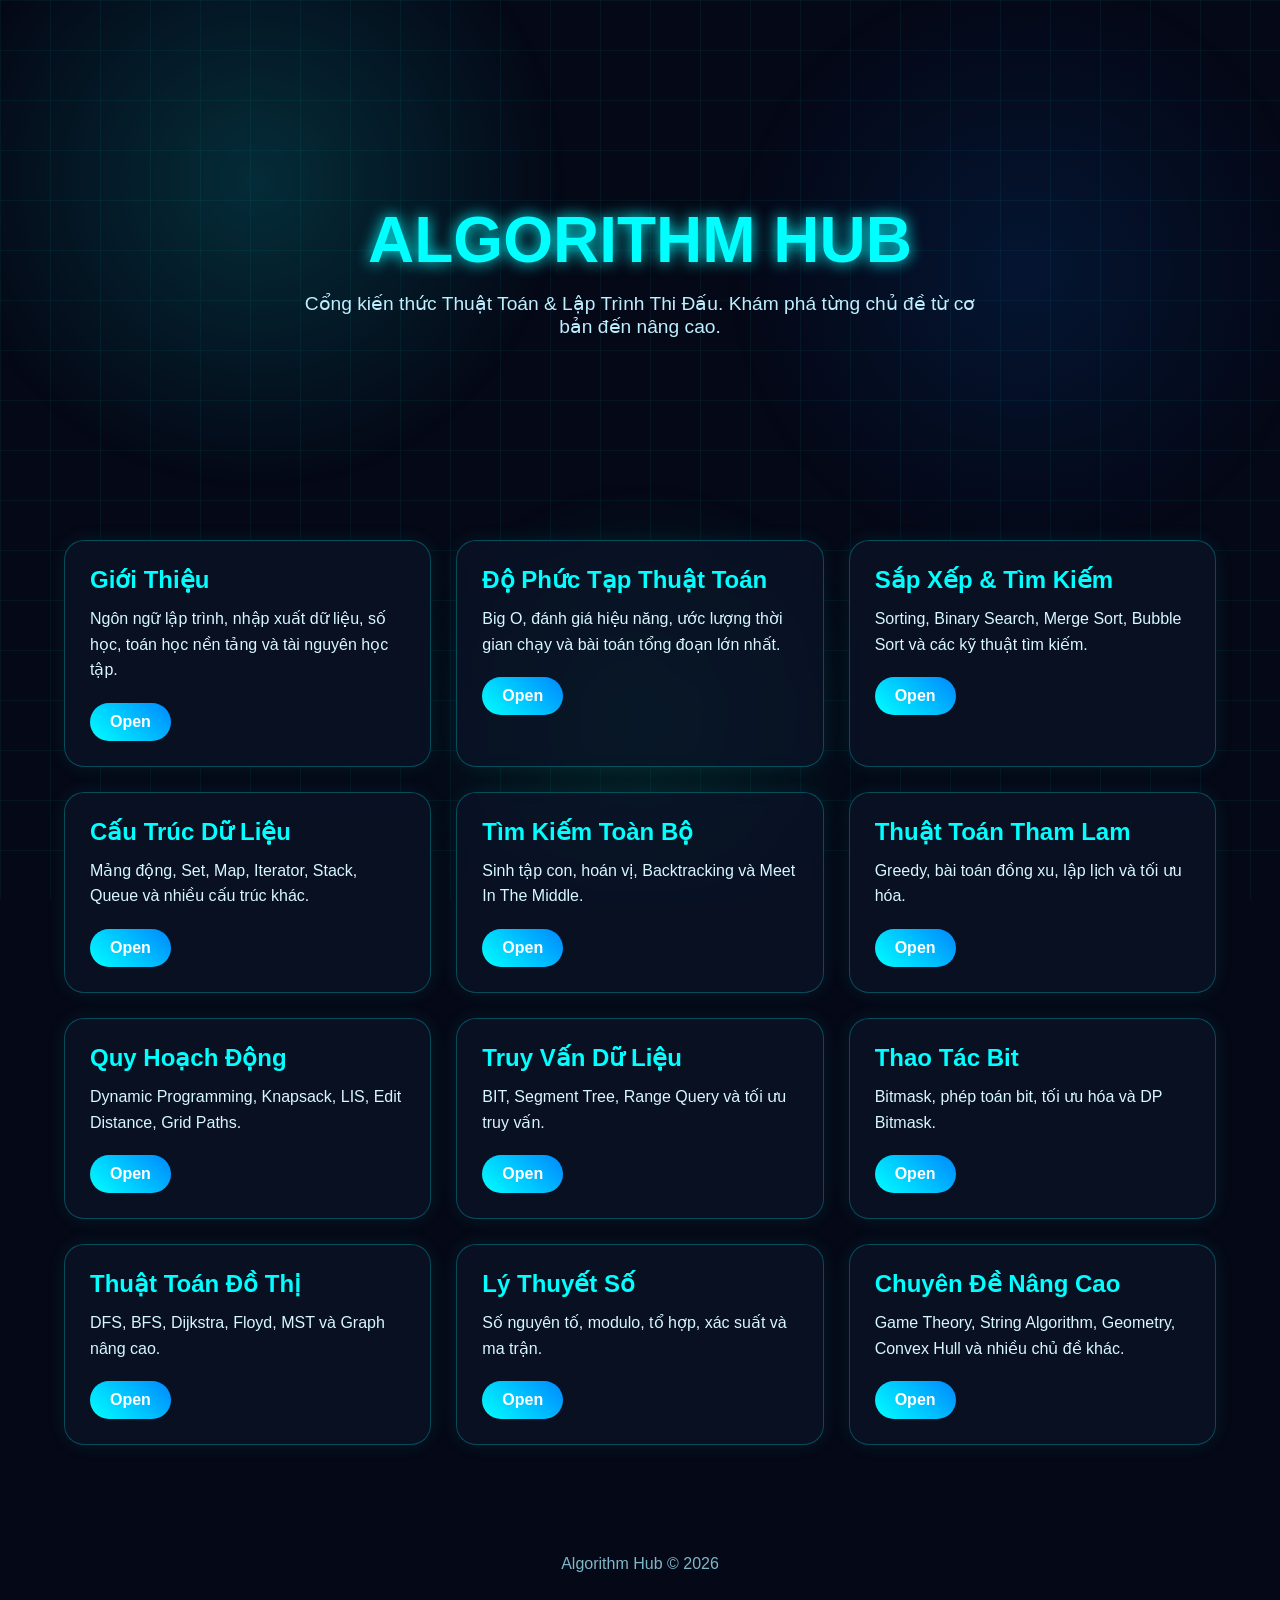
==== index.html @ 938c27d4 "Create index.html" ====
<!DOCTYPE html>
<html lang="vi">
<head>
<meta charset="UTF-8">
<meta name="viewport" content="width=device-width, initial-scale=1.0">
<title>Thuật Toán & Lập Trình Thi Đấu</title>

<style>
*{
    margin:0;
    padding:0;
    box-sizing:border-box;
}

body{
    font-family:'Segoe UI',sans-serif;
    background:#050816;
    color:white;
    overflow-x:hidden;
}

/* Background */
body::before{
    content:"";
    position:fixed;
    inset:0;
    background:
    radial-gradient(circle at 20% 20%,rgba(0,255,255,.15),transparent 25%),
    radial-gradient(circle at 80% 30%,rgba(0,120,255,.12),transparent 25%),
    radial-gradient(circle at 50% 80%,rgba(0,255,180,.1),transparent 25%);
    z-index:-2;
}

body::after{
    content:"";
    position:fixed;
    inset:0;
    background:
    linear-gradient(rgba(0,255,255,.05) 1px,transparent 1px),
    linear-gradient(90deg,rgba(0,255,255,.05) 1px,transparent 1px);
    background-size:50px 50px;
    z-index:-1;
}

/* Hero */
.hero{
    min-height:60vh;
    display:flex;
    flex-direction:column;
    justify-content:center;
    align-items:center;
    text-align:center;
    padding:40px;
}

.hero h1{
    font-size:4rem;
    color:#00ffff;
    text-shadow:0 0 15px #00ffff;
}

.hero p{
    margin-top:15px;
    color:#bdefff;
    max-width:700px;
    font-size:1.2rem;
}

/* Cards */
.container{
    width:90%;
    max-width:1400px;
    margin:auto;
    padding-bottom:80px;
}

.grid{
    display:grid;
    grid-template-columns:repeat(auto-fit,minmax(280px,1fr));
    gap:25px;
}

.card{
    background:rgba(10,20,40,.7);
    border:1px solid rgba(0,255,255,.25);
    border-radius:20px;
    padding:25px;
    backdrop-filter:blur(10px);
    transition:.4s;
    box-shadow:0 0 20px rgba(0,255,255,.08);
}

.card:hover{
    transform:translateY(-8px);
    box-shadow:0 0 25px rgba(0,255,255,.4);
}

.card h2{
    color:#00ffff;
    margin-bottom:12px;
}

.card p{
    color:#d8f7ff;
    line-height:1.6;
    margin-bottom:20px;
}

.btn{
    display:inline-block;
    padding:10px 20px;
    background:linear-gradient(45deg,#00ffff,#0088ff);
    color:white;
    text-decoration:none;
    border-radius:30px;
    font-weight:bold;
    transition:.3s;
}

.btn:hover{
    transform:scale(1.05);
}

footer{
    text-align:center;
    padding:30px;
    color:#7eb7c9;
}
</style>
</head>
<body>

<section class="hero">
    <h1>ALGORITHM HUB</h1>
    <p>
        Cổng kiến thức Thuật Toán & Lập Trình Thi Đấu.
        Khám phá từng chủ đề từ cơ bản đến nâng cao.
    </p>
</section>

<div class="container">

    <div class="grid">

        <div class="card">
            <h2>Giới Thiệu</h2>
            <p>
                Ngôn ngữ lập trình, nhập xuất dữ liệu,
                số học, toán học nền tảng và tài nguyên học tập.
            </p>
            <a href="introduction.html" class="btn">Open</a>
        </div>

        <div class="card">
            <h2>Độ Phức Tạp Thuật Toán</h2>
            <p>
                Big O, đánh giá hiệu năng, ước lượng thời gian chạy
                và bài toán tổng đoạn lớn nhất.
            </p>
            <a href="time-complexity.html" class="btn">Open</a>
        </div>

        <div class="card">
            <h2>Sắp Xếp & Tìm Kiếm</h2>
            <p>
                Sorting, Binary Search, Merge Sort,
                Bubble Sort và các kỹ thuật tìm kiếm.
            </p>
            <a href="sorting.html" class="btn">Open</a>
        </div>

        <div class="card">
            <h2>Cấu Trúc Dữ Liệu</h2>
            <p>
                Mảng động, Set, Map, Iterator,
                Stack, Queue và nhiều cấu trúc khác.
            </p>
            <a href="data-structures.html" class="btn">Open</a>
        </div>

        <div class="card">
            <h2>Tìm Kiếm Toàn Bộ</h2>
            <p>
                Sinh tập con, hoán vị,
                Backtracking và Meet In The Middle.
            </p>
            <a href="complete-search.html" class="btn">Open</a>
        </div>

        <div class="card">
            <h2>Thuật Toán Tham Lam</h2>
            <p>
                Greedy, bài toán đồng xu,
                lập lịch và tối ưu hóa.
            </p>
            <a href="greedy.html" class="btn">Open</a>
        </div>

        <div class="card">
            <h2>Quy Hoạch Động</h2>
            <p>
                Dynamic Programming, Knapsack,
                LIS, Edit Distance, Grid Paths.
            </p>
            <a href="dp.html" class="btn">Open</a>
        </div>

        <div class="card">
            <h2>Truy Vấn Dữ Liệu</h2>
            <p>
                BIT, Segment Tree,
                Range Query và tối ưu truy vấn.
            </p>
            <a href="range-query.html" class="btn">Open</a>
        </div>

        <div class="card">
            <h2>Thao Tác Bit</h2>
            <p>
                Bitmask, phép toán bit,
                tối ưu hóa và DP Bitmask.
            </p>
            <a href="bit.html" class="btn">Open</a>
        </div>

        <div class="card">
            <h2>Thuật Toán Đồ Thị</h2>
            <p>
                DFS, BFS, Dijkstra,
                Floyd, MST và Graph nâng cao.
            </p>
            <a href="graph.html" class="btn">Open</a>
        </div>

        <div class="card">
            <h2>Lý Thuyết Số</h2>
            <p>
                Số nguyên tố, modulo,
                tổ hợp, xác suất và ma trận.
            </p>
            <a href="number-theory.html" class="btn">Open</a>
        </div>

        <div class="card">
            <h2>Chuyên Đề Nâng Cao</h2>
            <p>
                Game Theory, String Algorithm,
                Geometry, Convex Hull và nhiều chủ đề khác.
            </p>
            <a href="advanced.html" class="btn">Open</a>
        </div>

    </div>

</div>

<footer>
    Algorithm Hub © 2026
</footer>

</body>
</html>
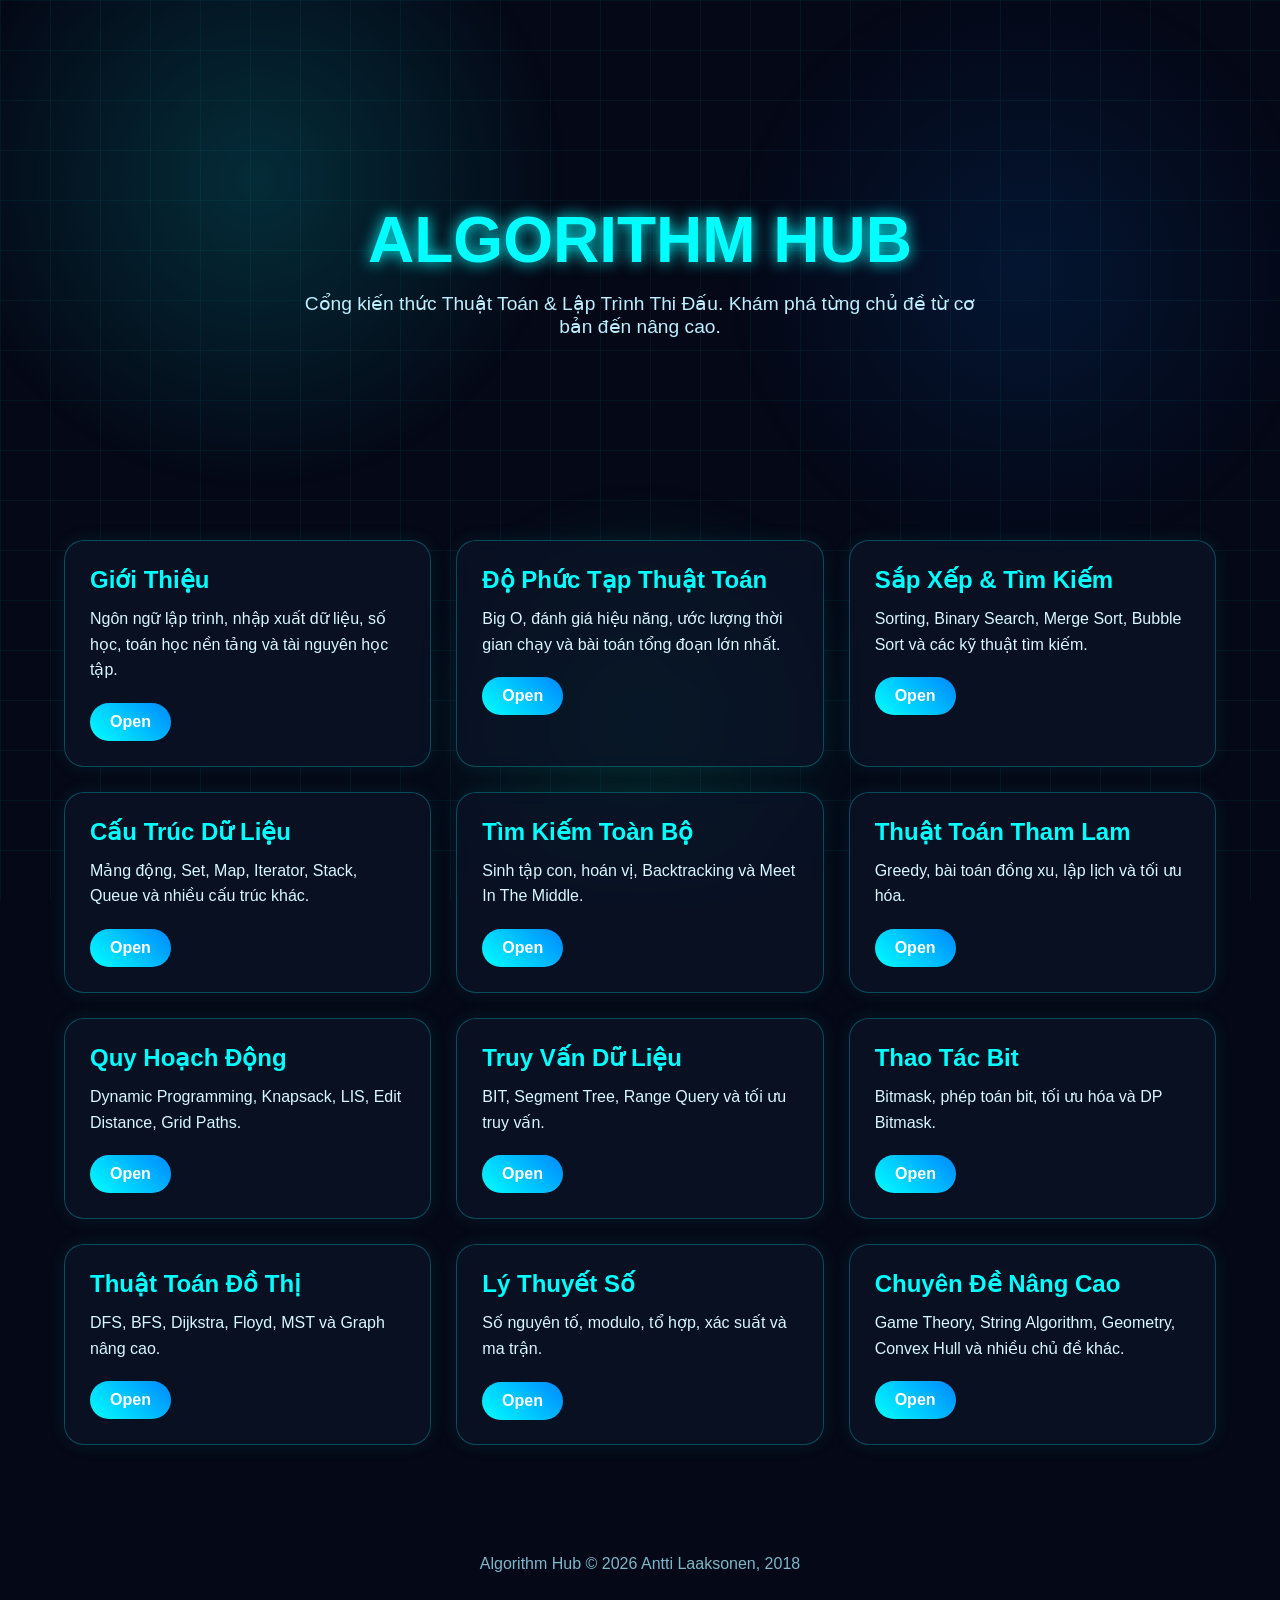
==== commit 0e240f23: "Update index.html" ====
--- a/index.html
+++ b/index.html
@@ -256,6 +256,7 @@
 
 <footer>
     Algorithm Hub © 2026
+    Antti Laaksonen, 2018
 </footer>
 
 </body>
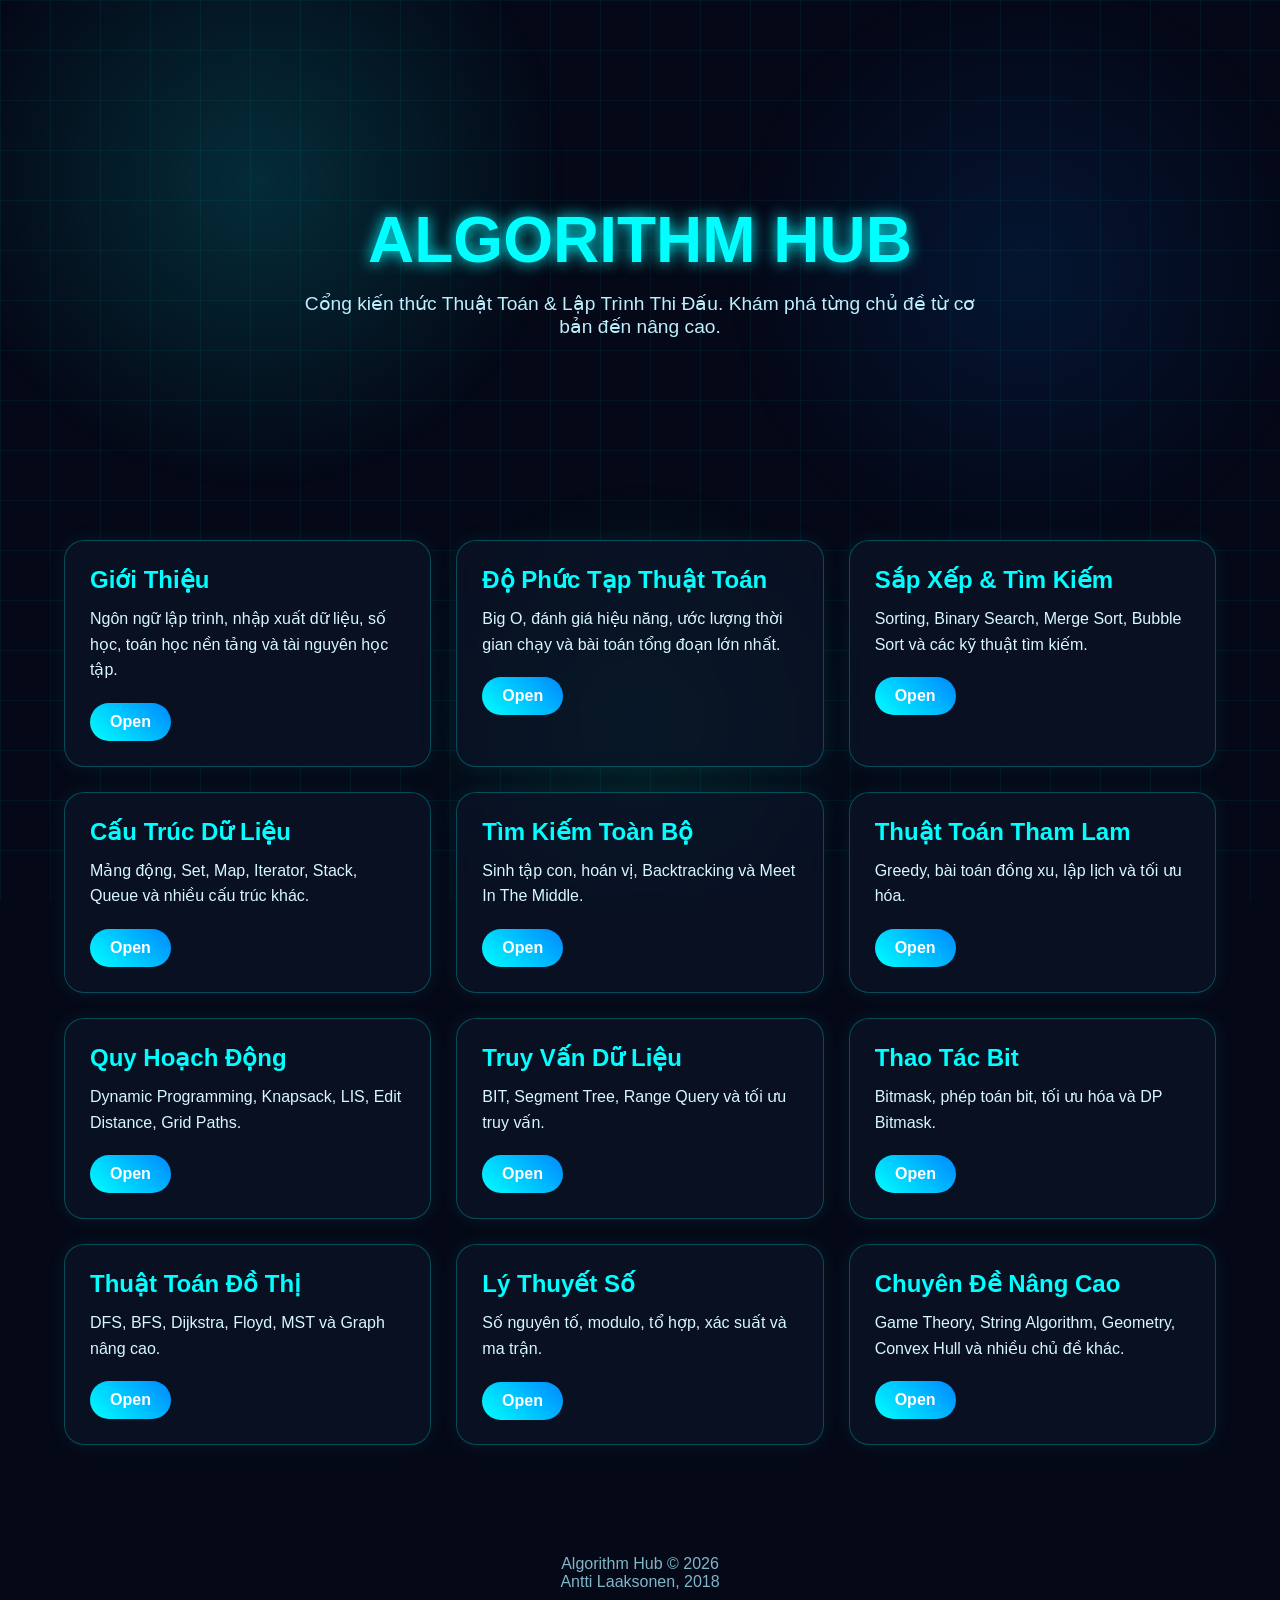
==== commit 9d29d1fa: "Update index.html" ====
--- a/index.html
+++ b/index.html
@@ -255,7 +255,7 @@
 </div>
 
 <footer>
-    Algorithm Hub © 2026
+    Algorithm Hub © 2026<br>
     Antti Laaksonen, 2018
 </footer>
 
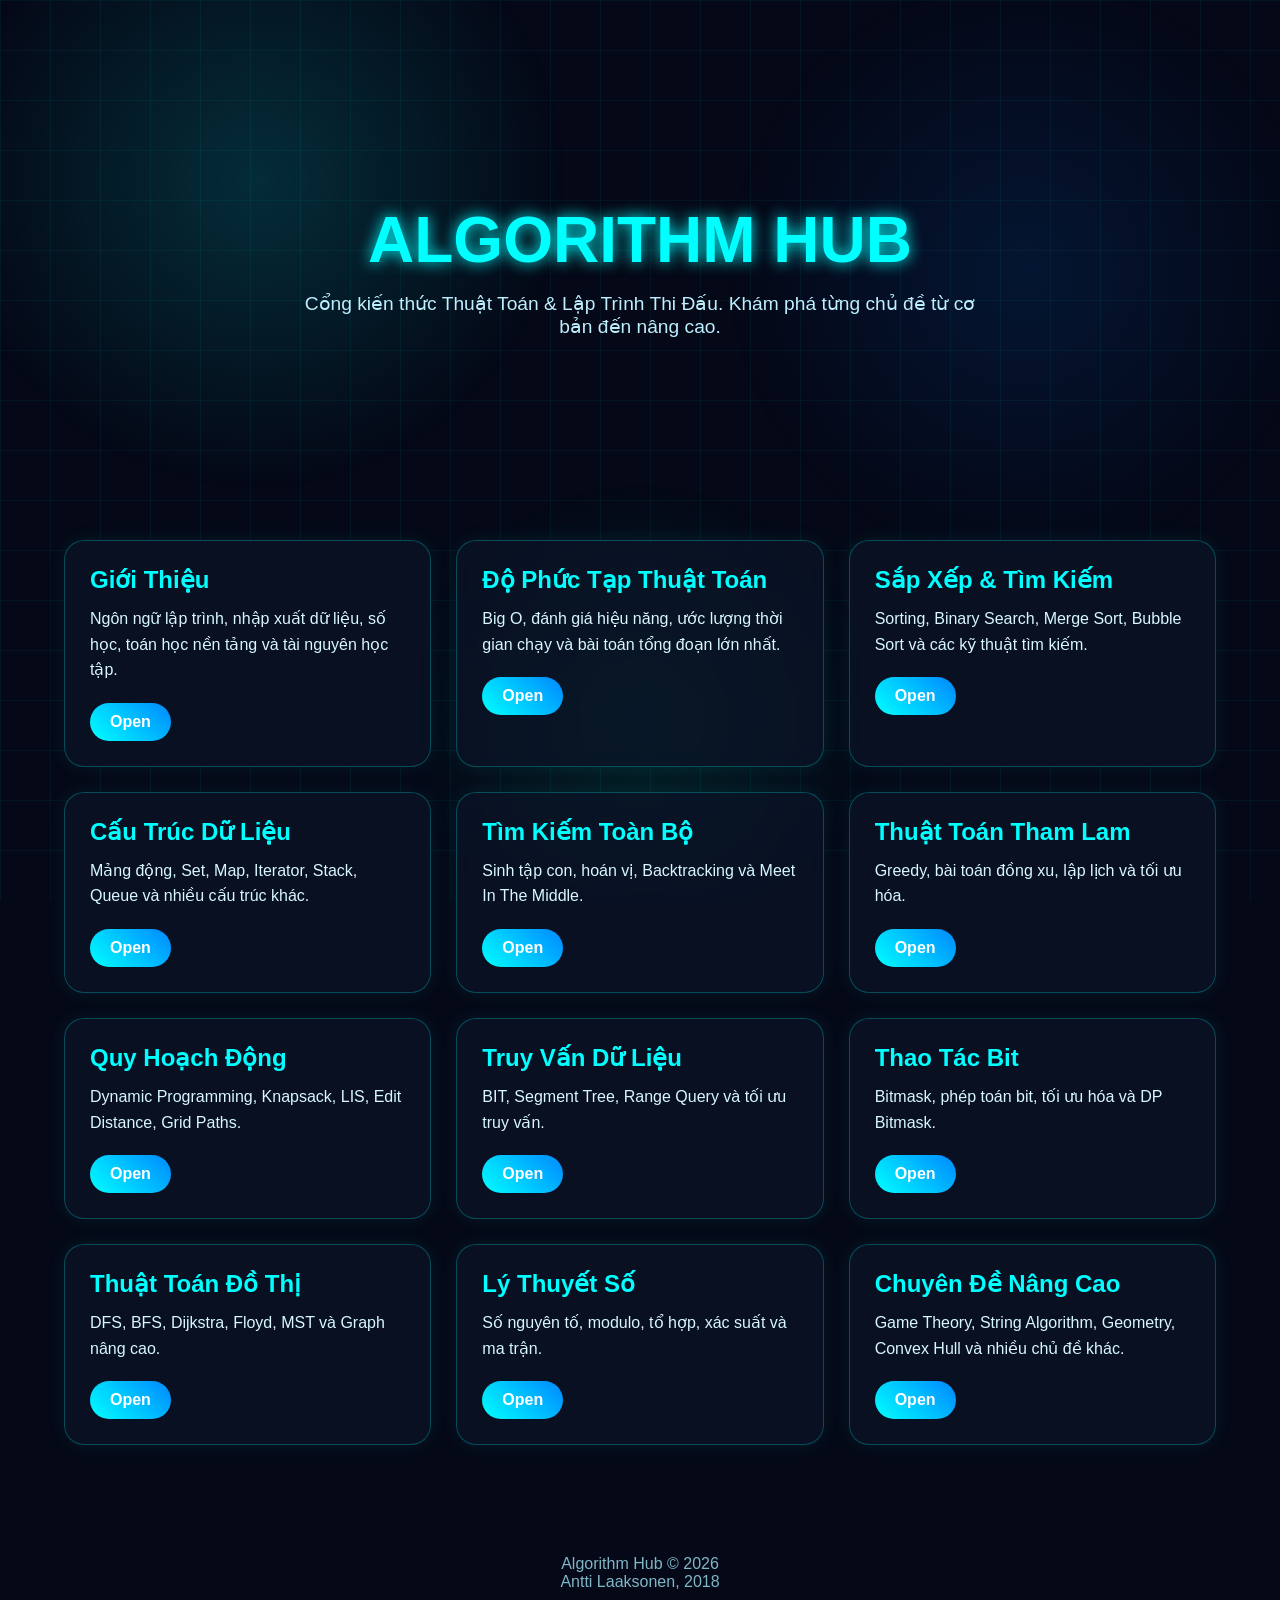
==== commit 278e7b23: "Implement mobile styles in index.html Added responsive styles for mobile layout." ====
--- a/index.html
+++ b/index.html
@@ -126,6 +126,55 @@
     padding:30px;
     color:#7eb7c9;
 }
+    /* Mobile */
+@media (max-width: 768px){
+
+    .hero{
+        min-height:50vh;
+        padding:30px 15px;
+    }
+
+    .hero h1{
+        font-size:2.2rem;
+    }
+
+    .hero p{
+        font-size:1rem;
+        max-width:100%;
+    }
+
+    .container{
+        width:95%;
+    }
+
+    .grid{
+        grid-template-columns:1fr;
+        gap:18px;
+    }
+
+    .card{
+        padding:20px;
+    }
+
+    .card h2{
+        font-size:1.3rem;
+    }
+
+    .card p{
+        font-size:0.95rem;
+    }
+
+    .btn{
+        display:block;
+        text-align:center;
+        width:100%;
+    }
+
+    footer{
+        font-size:0.9rem;
+        padding:20px;
+    }
+}
 </style>
 </head>
 <body>
